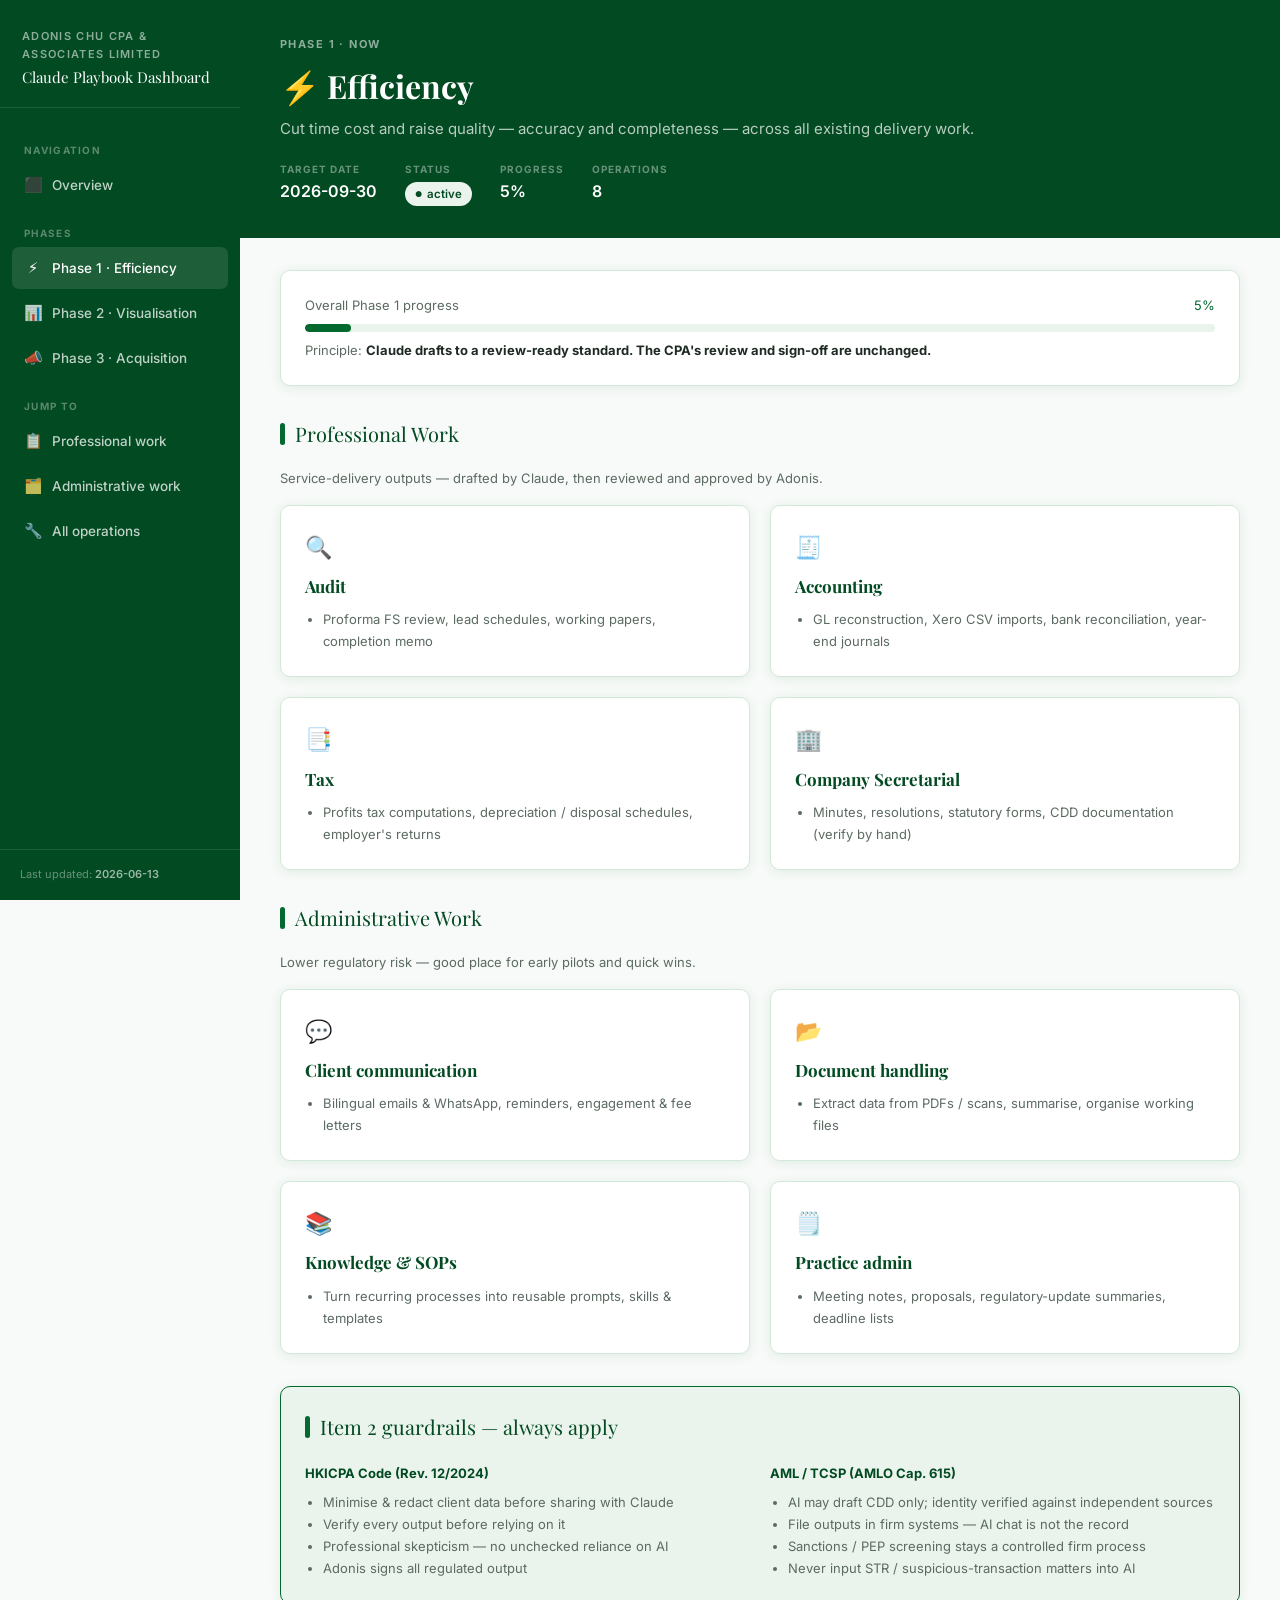
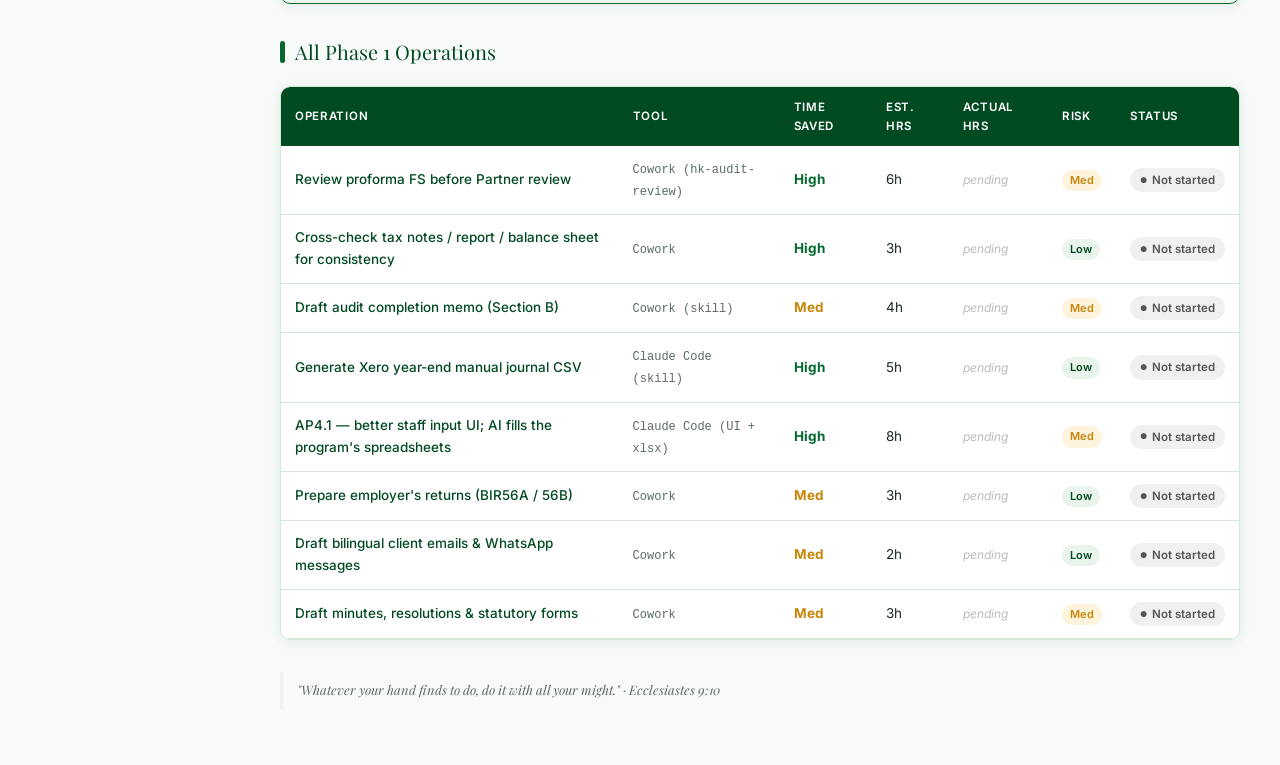
==== phase1.html @ c6815016 "Add files via upload Initial upload — Claude Playbook Dashboard" ====
<!DOCTYPE html>
<html lang="en">
<head>
  <meta charset="UTF-8">
  <meta name="viewport" content="width=device-width, initial-scale=1.0">
  <title>Phase 1 · Efficiency — Claude Playbook</title>
  <link rel="stylesheet" href="style.css">
</head>
<body>
<div class="page-wrap">
  <aside class="sidebar">
    <div class="sidebar-logo">
      <div class="firm">Adonis Chu CPA & Associates Limited</div>
      <div class="project">Claude Playbook Dashboard</div>
    </div>
    <nav class="sidebar-nav">
      <div class="sidebar-section">Navigation</div>
      <a href="index.html"><span class="nav-icon">⬛</span> Overview</a>
      <div class="sidebar-section">Phases</div>
      <a href="phase1.html" class="active"><span class="nav-icon">⚡</span> Phase 1 · Efficiency</a>
      <a href="phase2.html"><span class="nav-icon">📊</span> Phase 2 · Visualisation</a>
      <a href="phase3.html"><span class="nav-icon">📣</span> Phase 3 · Acquisition</a>
      <div class="sidebar-section">Jump to</div>
      <a href="#professional"><span class="nav-icon">📋</span> Professional work</a>
      <a href="#admin"><span class="nav-icon">🗂️</span> Administrative work</a>
      <a href="#ops-detail"><span class="nav-icon">🔧</span> All operations</a>
    </nav>
    <div class="sidebar-footer">Last updated: <span class="updated" id="sb-updated">—</span></div>
  </aside>

  <main class="main">
    <header class="phase-hero">
      <div class="eyebrow">Phase 1 · Now</div>
      <h1>⚡ Efficiency</h1>
      <div class="subtitle">Cut time cost and raise quality — accuracy and completeness — across all existing delivery work.</div>
      <div class="meta">
        <div class="meta-item"><div class="ml">Target date</div><div class="mv" id="p1-target">—</div></div>
        <div class="meta-item"><div class="ml">Status</div><div class="mv" id="p1-status">—</div></div>
        <div class="meta-item"><div class="ml">Progress</div><div class="mv" id="p1-progress">—</div></div>
        <div class="meta-item"><div class="ml">Operations</div><div class="mv" id="p1-opcount">—</div></div>
      </div>
    </header>

    <div class="content">

      <!-- Progress bar -->
      <div class="card mb-32">
        <div class="flex-between mb-8">
          <span class="text-sm text-muted">Overall Phase 1 progress</span>
          <span class="text-sm text-green" id="p1-pct-label">0%</span>
        </div>
        <div class="progress-bar-wrap">
          <div class="progress-bar" id="p1-bar" style="width:0%"></div>
        </div>
        <div class="mt-8 text-sm text-muted">Principle: <strong style="color:var(--txt)">Claude drafts to a review-ready standard. The CPA's review and sign-off are unchanged.</strong></div>
      </div>

      <!-- Professional work -->
      <div class="section-title" id="professional">Professional Work</div>
      <p class="text-muted text-sm mb-16">Service-delivery outputs — drafted by Claude, then reviewed and approved by Adonis.</p>
      <div class="card-grid card-grid-2 mb-32" id="prof-grid"></div>

      <!-- Admin work -->
      <div class="section-title" id="admin">Administrative Work</div>
      <p class="text-muted text-sm mb-16">Lower regulatory risk — good place for early pilots and quick wins.</p>
      <div class="card-grid card-grid-2 mb-32" id="admin-grid"></div>

      <!-- Ethics strip -->
      <div class="card mb-32" style="background:var(--green-lt);border-color:var(--green)">
        <div class="section-title" style="color:var(--green-dk)">Item 2 guardrails — always apply</div>
        <div class="card-grid card-grid-2 mt-8">
          <div>
            <strong style="font-size:13px;color:var(--green-dk)">HKICPA Code (Rev. 12/2024)</strong>
            <ul style="font-size:13px;color:var(--muted);padding-left:18px;margin-top:6px;line-height:1.7">
              <li>Minimise & redact client data before sharing with Claude</li>
              <li>Verify every output before relying on it</li>
              <li>Professional skepticism — no unchecked reliance on AI</li>
              <li>Adonis signs all regulated output</li>
            </ul>
          </div>
          <div>
            <strong style="font-size:13px;color:var(--green-dk)">AML / TCSP (AMLO Cap. 615)</strong>
            <ul style="font-size:13px;color:var(--muted);padding-left:18px;margin-top:6px;line-height:1.7">
              <li>AI may draft CDD only; identity verified against independent sources</li>
              <li>File outputs in firm systems — AI chat is not the record</li>
              <li>Sanctions / PEP screening stays a controlled firm process</li>
              <li>Never input STR / suspicious-transaction matters into AI</li>
            </ul>
          </div>
        </div>
      </div>

      <!-- All operations detail -->
      <div class="section-title" id="ops-detail">All Phase 1 Operations</div>
      <div class="card mb-32" style="padding:0;overflow:hidden">
        <table class="ops-table">
          <thead>
            <tr>
              <th>Operation</th>
              <th>Tool</th>
              <th>Time saved</th>
              <th>Est. hrs</th>
              <th>Actual hrs</th>
              <th>Risk</th>
              <th>Status</th>
            </tr>
          </thead>
          <tbody id="ops-tbody"></tbody>
        </table>
      </div>

      <div class="scripture">"Whatever your hand finds to do, do it with all your might." · Ecclesiastes 9:10</div>
    </div>
  </main>
</div>

<script>
const PROF_CATS = [
  { key: 'Audit', icon: '🔍', items: ['Proforma FS review, lead schedules, working papers, completion memo'] },
  { key: 'Accounting', icon: '🧾', items: ['GL reconstruction, Xero CSV imports, bank reconciliation, year-end journals'] },
  { key: 'Tax', icon: '📑', items: ['Profits tax computations, depreciation / disposal schedules, employer\'s returns'] },
  { key: 'Company Secretarial', icon: '🏢', items: ['Minutes, resolutions, statutory forms, CDD documentation (verify by hand)'] },
];
const ADMIN_CATS = [
  { key: 'Client communication', icon: '💬', items: ['Bilingual emails & WhatsApp, reminders, engagement & fee letters'] },
  { key: 'Document handling', icon: '📂', items: ['Extract data from PDFs / scans, summarise, organise working files'] },
  { key: 'Knowledge & SOPs', icon: '📚', items: ['Turn recurring processes into reusable prompts, skills & templates'] },
  { key: 'Practice admin', icon: '🗒️', items: ['Meeting notes, proposals, regulatory-update summaries, deadline lists'] },
];

function renderCatCards(cats, containerId) {
  document.getElementById(containerId).innerHTML = cats.map(c => `
    <div class="card">
      <div style="font-size:22px;margin-bottom:8px">${c.icon}</div>
      <div style="font-family:var(--font-serif);font-size:17px;color:var(--green-dk);font-weight:700;margin-bottom:8px">${c.key}</div>
      <ul style="font-size:13px;color:var(--muted);padding-left:18px;line-height:1.7">
        ${c.items.map(i => `<li>${i}</li>`).join('')}
      </ul>
    </div>
  `).join('');
}

function statusBadge(s) {
  const map = { 'not-started': 'Not started', 'in-progress': 'In progress', 'done': 'Done' };
  return `<span class="badge badge-${s}">${map[s] || s}</span>`;
}
function timeCls(t) { return t === 'High' ? 'time-high' : t === 'Med' ? 'time-med' : ''; }
function riskBadge(r) { return `<span class="risk-badge risk-${r.toLowerCase()}">${r}</span>`; }

async function init() {
  const res = await fetch('data.json?v=' + Date.now());
  const DATA = await res.json();

  const ph = DATA.phases.find(p => p.id === 1);
  document.getElementById('p1-target').textContent = ph.targetDate;
  document.getElementById('p1-status').innerHTML = `<span class="badge badge-${ph.status}">${ph.status}</span>`;
  document.getElementById('p1-progress').textContent = ph.progress + '%';
  document.getElementById('sb-updated').textContent = DATA.project.lastUpdated;

  const ops1 = DATA.operations.filter(o => o.phase === 1);
  document.getElementById('p1-opcount').textContent = ops1.length;
  document.getElementById('p1-pct-label').textContent = ph.progress + '%';
  document.getElementById('p1-bar').style.width = ph.progress + '%';

  renderCatCards(PROF_CATS, 'prof-grid');
  renderCatCards(ADMIN_CATS, 'admin-grid');

  document.getElementById('ops-tbody').innerHTML = ops1.map((op, i) => `
    <tr onclick="toggleDetail(${i})" style="cursor:pointer">
      <td><div class="op-name">${op.name}</div></td>
      <td><code style="font-size:12px;color:var(--muted)">${op.tool}</code></td>
      <td class="${timeCls(op.timeSaved)}">${op.timeSaved}</td>
      <td>${op.estimatedHoursSaved ? op.estimatedHoursSaved + 'h' : '—'}</td>
      <td>${op.actualHoursSaved !== null ? '<span class="hours-actual">' + op.actualHoursSaved + 'h</span>' : '<span class="hours-null">pending</span>'}</td>
      <td>${riskBadge(op.risk)}</td>
      <td>${statusBadge(op.status)}</td>
    </tr>
    <tr class="op-detail-row" id="detail-${i}">
      <td colspan="7" class="op-detail-cell">
        <div class="op-detail-inner">
          <div class="detail-block"><h4>📝 Notes</h4><p>${op.notes || '—'}</p></div>
          <div class="detail-block"><h4>⚙️ Conditions</h4><p>${op.conditions || '—'}</p></div>
        </div>
      </td>
    </tr>
  `).join('');
}

function toggleDetail(i) {
  document.getElementById('detail-' + i).classList.toggle('open');
}

init();
</script>
</body>
</html>
---- style.css ----
/* ============================================================
   Adonis Chu CPA & Associates Limited — Claude Playbook Dashboard
   Brand: #03692F (green) on white · Inter + Playfair Display
   ============================================================ */

@import url('https://fonts.googleapis.com/css2?family=Inter:wght@300;400;500;600;700&family=Playfair+Display:wght@600;700&display=swap');

/* ── Tokens ─────────────────────────────────────────────── */
:root {
  --green:      #03692F;
  --green-dk:   #024A21;
  --green-md:   #3E8E5E;
  --green-lt:   #EAF3EC;
  --green-tint: #F2F8F4;
  --amber:      #C8860A;
  --amber-lt:   #FEF3DC;
  --red-lt:     #FEF0EF;
  --red:        #C0392B;
  --blue:       #1B6E8C;
  --navy:       #1B3A5B;
  --white:      #FFFFFF;
  --bg:         #F7FAF8;
  --card:       #FFFFFF;
  --border:     #D4E8DA;
  --txt:        #1E2B23;
  --muted:      #5C6B62;
  --font-sans:  'Inter', system-ui, sans-serif;
  --font-serif: 'Playfair Display', Georgia, serif;
  --radius:     10px;
  --shadow:     0 2px 12px rgba(3,105,47,0.09);
  --shadow-lg:  0 6px 28px rgba(3,105,47,0.13);
  --spine-w:    5px;
}

/* ── Reset ───────────────────────────────────────────────── */
*, *::before, *::after { box-sizing: border-box; margin: 0; padding: 0; }
html { scroll-behavior: smooth; }
body {
  font-family: var(--font-sans);
  background: var(--bg);
  color: var(--txt);
  font-size: 15px;
  line-height: 1.6;
  min-height: 100vh;
}
a { color: var(--green); text-decoration: none; }
a:hover { text-decoration: underline; }
img { max-width: 100%; }

/* ── Layout ──────────────────────────────────────────────── */
.page-wrap { display: flex; min-height: 100vh; }

/* ── Sidebar ─────────────────────────────────────────────── */
.sidebar {
  width: 240px;
  flex-shrink: 0;
  background: var(--green-dk);
  display: flex;
  flex-direction: column;
  position: sticky;
  top: 0;
  height: 100vh;
  overflow-y: auto;
}
.sidebar-logo {
  padding: 28px 22px 20px;
  border-bottom: 1px solid rgba(255,255,255,0.1);
}
.sidebar-logo .firm { font-size: 11px; font-weight: 600; color: rgba(255,255,255,0.55); letter-spacing: .12em; text-transform: uppercase; margin-bottom: 4px; }
.sidebar-logo .project { font-family: var(--font-serif); font-size: 15px; color: #fff; line-height: 1.35; }
.sidebar-nav { padding: 18px 12px; flex: 1; }
.sidebar-nav a {
  display: flex; align-items: center; gap: 10px;
  padding: 9px 12px; border-radius: 7px;
  font-size: 13.5px; font-weight: 500; color: rgba(255,255,255,0.75);
  transition: background .15s, color .15s;
  margin-bottom: 3px;
}
.sidebar-nav a:hover, .sidebar-nav a.active {
  background: rgba(255,255,255,0.11); color: #fff; text-decoration: none;
}
.sidebar-nav a .nav-icon { font-size: 15px; width: 18px; text-align: center; }
.sidebar-section { font-size: 10px; font-weight: 700; color: rgba(255,255,255,0.35); letter-spacing: .13em; text-transform: uppercase; padding: 16px 12px 6px; }
.sidebar-footer {
  padding: 16px 20px;
  border-top: 1px solid rgba(255,255,255,0.1);
  font-size: 11px; color: rgba(255,255,255,0.4);
}
.sidebar-footer .updated { font-weight: 600; color: rgba(255,255,255,0.6); }

/* ── Main Content ────────────────────────────────────────── */
.main { flex: 1; overflow-x: hidden; }
.page-header {
  background: var(--white);
  border-bottom: 1px solid var(--border);
  padding: 28px 40px 24px;
}
.page-header .eyebrow { font-size: 11px; font-weight: 700; color: var(--green); letter-spacing: .13em; text-transform: uppercase; margin-bottom: 6px; }
.page-header h1 { font-family: var(--font-serif); font-size: 28px; color: var(--green-dk); }
.page-header .subtitle { font-size: 14px; color: var(--muted); margin-top: 4px; }
.content { padding: 32px 40px 60px; }

/* ── Section titles ──────────────────────────────────────── */
.section-title {
  font-family: var(--font-serif);
  font-size: 20px; color: var(--green-dk);
  margin-bottom: 18px;
  display: flex; align-items: center; gap: 10px;
}
.section-title::before {
  content: '';
  display: block; width: var(--spine-w); height: 22px;
  background: var(--green); border-radius: 3px;
  flex-shrink: 0;
}

/* ── Cards ───────────────────────────────────────────────── */
.card {
  background: var(--card);
  border: 1px solid var(--border);
  border-radius: var(--radius);
  padding: 24px;
  box-shadow: var(--shadow);
}
.card-grid { display: grid; gap: 20px; }
.card-grid-3 { grid-template-columns: repeat(3, 1fr); }
.card-grid-2 { grid-template-columns: repeat(2, 1fr); }

/* ── Phase cards ─────────────────────────────────────────── */
.phase-card {
  border-left: var(--spine-w) solid var(--green);
  border-radius: var(--radius);
  background: var(--card);
  padding: 22px 24px;
  box-shadow: var(--shadow);
  border: 1px solid var(--border);
  border-left-width: var(--spine-w);
  transition: box-shadow .2s;
  display: block; color: inherit;
}
.phase-card:hover { box-shadow: var(--shadow-lg); text-decoration: none; }
.phase-card.phase-pending { opacity: .72; }
.phase-card .phase-label { font-size: 10px; font-weight: 700; letter-spacing: .12em; text-transform: uppercase; color: var(--muted); margin-bottom: 4px; }
.phase-card .phase-name { font-family: var(--font-serif); font-size: 20px; color: var(--green-dk); margin-bottom: 6px; }
.phase-card .phase-desc { font-size: 13px; color: var(--muted); line-height: 1.5; margin-bottom: 16px; }
.phase-card .phase-target { font-size: 12px; color: var(--muted); margin-bottom: 14px; }
.phase-card .phase-target span { font-weight: 600; color: var(--txt); }
.progress-bar-wrap { background: var(--green-lt); border-radius: 4px; height: 8px; overflow: hidden; }
.progress-bar { height: 100%; background: var(--green); border-radius: 4px; transition: width .6s ease; }
.progress-pct { font-size: 12px; font-weight: 600; color: var(--green); margin-top: 5px; text-align: right; }

/* ── Status badges ───────────────────────────────────────── */
.badge {
  display: inline-flex; align-items: center; gap: 5px;
  font-size: 11.5px; font-weight: 600; padding: 3px 10px;
  border-radius: 20px; white-space: nowrap;
}
.badge-not-started  { background: #F0F0F0; color: #555; }
.badge-in-progress  { background: var(--amber-lt); color: var(--amber); }
.badge-done         { background: var(--green-lt); color: var(--green-dk); }
.badge-active       { background: var(--green-lt); color: var(--green-dk); }
.badge-pending      { background: #F0F0F0; color: #666; }
.badge::before { content: '●'; font-size: 8px; }

.risk-badge { display: inline-block; font-size: 11px; font-weight: 600; padding: 2px 8px; border-radius: 12px; }
.risk-low  { background: var(--green-lt); color: var(--green-dk); }
.risk-med  { background: var(--amber-lt); color: var(--amber); }
.risk-high { background: var(--red-lt); color: var(--red); }

/* ── KPI row ─────────────────────────────────────────────── */
.kpi-grid { display: grid; grid-template-columns: repeat(4, 1fr); gap: 16px; margin-bottom: 32px; }
.kpi-card {
  background: var(--card); border: 1px solid var(--border);
  border-radius: var(--radius); padding: 20px 22px;
  box-shadow: var(--shadow);
}
.kpi-label { font-size: 11px; font-weight: 700; color: var(--muted); letter-spacing: .1em; text-transform: uppercase; margin-bottom: 6px; }
.kpi-value { font-family: var(--font-serif); font-size: 32px; color: var(--green-dk); font-weight: 700; line-height: 1; margin-bottom: 4px; }
.kpi-sub { font-size: 12px; color: var(--muted); }

/* ── Operations table ────────────────────────────────────── */
.ops-table { width: 100%; border-collapse: collapse; }
.ops-table thead th {
  background: var(--green-dk); color: #fff;
  font-size: 11.5px; font-weight: 600; letter-spacing: .06em; text-transform: uppercase;
  padding: 11px 14px; text-align: left;
}
.ops-table thead th:first-child { border-radius: 8px 0 0 0; }
.ops-table thead th:last-child  { border-radius: 0 8px 0 0; }
.ops-table tbody tr { border-bottom: 1px solid var(--border); cursor: pointer; transition: background .12s; }
.ops-table tbody tr:nth-child(even) { background: var(--green-tint); }
.ops-table tbody tr:hover { background: var(--green-lt); }
.ops-table tbody td { padding: 12px 14px; font-size: 13.5px; vertical-align: middle; }
.op-name { font-weight: 500; color: var(--green-dk); }
.op-tool { font-size: 12px; color: var(--muted); font-family: 'Courier New', monospace; }
.time-high { color: var(--green); font-weight: 700; }
.time-med  { color: var(--amber); font-weight: 700; }

/* ── Expandable detail row ───────────────────────────────── */
.op-detail-row { display: none; background: var(--green-lt) !important; }
.op-detail-row.open { display: table-row; }
.op-detail-cell { padding: 16px 20px 20px 36px !important; }
.op-detail-inner { display: grid; grid-template-columns: 1fr 1fr; gap: 16px; }
.detail-block h4 { font-size: 11px; font-weight: 700; color: var(--green); letter-spacing: .1em; text-transform: uppercase; margin-bottom: 5px; }
.detail-block p, .detail-block ul { font-size: 13px; color: var(--txt); }
.detail-block ul { padding-left: 16px; }
.detail-block ul li { margin-bottom: 3px; }

/* ── Hours saved ─────────────────────────────────────────── */
.hours-wrap { display: flex; align-items: center; gap: 8px; }
.hours-est { font-size: 13px; color: var(--muted); }
.hours-actual { font-size: 13px; font-weight: 600; color: var(--green); }
.hours-null { font-size: 12px; color: #bbb; font-style: italic; }

/* ── Decisions checklist ─────────────────────────────────── */
.decision-list { list-style: none; }
.decision-list li {
  display: flex; align-items: flex-start; gap: 12px;
  padding: 13px 0; border-bottom: 1px solid var(--border);
  font-size: 14px; color: var(--txt);
}
.decision-list li:last-child { border-bottom: none; }
.decision-num {
  flex-shrink: 0; width: 26px; height: 26px;
  background: var(--green); color: #fff; border-radius: 50%;
  font-size: 12px; font-weight: 700; display: flex; align-items: center; justify-content: center;
}
.decision-num.done { background: var(--green-lt); color: var(--green); border: 2px solid var(--green); }
.decision-text.done { text-decoration: line-through; color: var(--muted); }

/* ── Chart container ─────────────────────────────────────── */
.chart-wrap { display: flex; align-items: center; gap: 28px; }
.chart-legend { flex: 1; }
.legend-item { display: flex; align-items: center; gap: 8px; margin-bottom: 10px; font-size: 13px; }
.legend-dot { width: 12px; height: 12px; border-radius: 50%; flex-shrink: 0; }

/* ── Team row ────────────────────────────────────────────── */
.team-grid { display: flex; gap: 12px; flex-wrap: wrap; }
.team-chip {
  display: flex; align-items: center; gap: 8px;
  background: var(--green-lt); border: 1px solid var(--border);
  border-radius: 24px; padding: 7px 14px 7px 10px;
}
.team-avatar {
  width: 30px; height: 30px; border-radius: 50%;
  background: var(--green); color: #fff;
  font-size: 12px; font-weight: 700;
  display: flex; align-items: center; justify-content: center;
}
.team-info .name { font-size: 13px; font-weight: 600; color: var(--green-dk); }
.team-info .role { font-size: 11px; color: var(--muted); }

/* ── Donut chart (pure CSS/SVG) ──────────────────────────── */
.donut-svg { transform: rotate(-90deg); }
.donut-track { fill: none; stroke: var(--green-lt); stroke-width: 12; }
.donut-fill  { fill: none; stroke: var(--green);    stroke-width: 12; stroke-linecap: round; transition: stroke-dashoffset .8s ease; }
.donut-label { font-family: var(--font-serif); font-size: 22px; fill: var(--green-dk); text-anchor: middle; dominant-baseline: middle; }
.donut-sub   { font-size: 11px; fill: var(--muted); text-anchor: middle; dominant-baseline: middle; }

/* ── Add operation form ──────────────────────────────────── */
.add-op-btn {
  display: inline-flex; align-items: center; gap: 7px;
  background: var(--green); color: #fff;
  border: none; border-radius: 7px;
  padding: 9px 18px; font-size: 13.5px; font-weight: 600;
  cursor: pointer; transition: background .15s;
  font-family: var(--font-sans);
}
.add-op-btn:hover { background: var(--green-dk); }
.modal-overlay {
  display: none; position: fixed; inset: 0;
  background: rgba(0,0,0,.45); z-index: 200;
  align-items: center; justify-content: center;
}
.modal-overlay.open { display: flex; }
.modal {
  background: #fff; border-radius: 12px;
  padding: 32px; width: 540px; max-height: 90vh;
  overflow-y: auto; box-shadow: 0 20px 60px rgba(0,0,0,.25);
}
.modal h3 { font-family: var(--font-serif); font-size: 20px; color: var(--green-dk); margin-bottom: 20px; }
.form-group { margin-bottom: 16px; }
.form-group label { display: block; font-size: 12px; font-weight: 600; color: var(--muted); margin-bottom: 5px; text-transform: uppercase; letter-spacing: .07em; }
.form-group input, .form-group select, .form-group textarea {
  width: 100%; border: 1px solid var(--border);
  border-radius: 7px; padding: 9px 12px; font-size: 14px;
  font-family: var(--font-sans); color: var(--txt);
  background: var(--bg); outline: none;
  transition: border-color .15s;
}
.form-group input:focus, .form-group select:focus, .form-group textarea:focus { border-color: var(--green); }
.form-row { display: grid; grid-template-columns: 1fr 1fr; gap: 14px; }
.modal-actions { display: flex; gap: 10px; justify-content: flex-end; margin-top: 22px; }
.btn-cancel { background: none; border: 1px solid var(--border); border-radius: 7px; padding: 9px 18px; font-size: 13.5px; font-weight: 500; color: var(--muted); cursor: pointer; font-family: var(--font-sans); }
.btn-cancel:hover { background: var(--bg); }
.btn-save { background: var(--green); color: #fff; border: none; border-radius: 7px; padding: 9px 18px; font-size: 13.5px; font-weight: 600; cursor: pointer; font-family: var(--font-sans); }
.btn-save:hover { background: var(--green-dk); }

/* ── Phase detail page ───────────────────────────────────── */
.phase-hero {
  background: var(--green-dk); color: #fff;
  padding: 36px 40px 32px;
  border-bottom: none;
}
.phase-hero .eyebrow { color: rgba(255,255,255,.55); font-size: 11px; font-weight: 700; letter-spacing: .13em; text-transform: uppercase; margin-bottom: 6px; }
.phase-hero h1 { font-family: var(--font-serif); font-size: 32px; color: #fff; margin-bottom: 6px; }
.phase-hero .subtitle { color: rgba(255,255,255,.72); font-size: 15px; }
.phase-hero .meta { display: flex; gap: 28px; margin-top: 20px; }
.phase-hero .meta-item .ml { font-size: 10px; font-weight: 700; color: rgba(255,255,255,.4); letter-spacing: .1em; text-transform: uppercase; margin-bottom: 2px; }
.phase-hero .meta-item .mv { font-size: 16px; font-weight: 600; color: #fff; }

/* ── Responsive ──────────────────────────────────────────── */
@media (max-width: 1100px) {
  .card-grid-3 { grid-template-columns: 1fr 1fr; }
  .kpi-grid { grid-template-columns: repeat(2, 1fr); }
}
@media (max-width: 780px) {
  .sidebar { display: none; }
  .page-header, .content { padding-left: 20px; padding-right: 20px; }
  .card-grid-3, .card-grid-2, .kpi-grid { grid-template-columns: 1fr; }
  .op-detail-inner { grid-template-columns: 1fr; }
}

/* ── Utilities ───────────────────────────────────────────── */
.mb-8  { margin-bottom: 8px; }
.mb-16 { margin-bottom: 16px; }
.mb-24 { margin-bottom: 24px; }
.mb-32 { margin-bottom: 32px; }
.mt-8  { margin-top: 8px; }
.mt-24 { margin-top: 24px; }
.flex  { display: flex; }
.flex-between { display: flex; justify-content: space-between; align-items: center; }
.gap-12 { gap: 12px; }
.text-muted { color: var(--muted); }
.text-sm { font-size: 13px; }
.text-green { color: var(--green); }
.font-serif { font-family: var(--font-serif); }
.scripture {
  font-family: var(--font-serif); font-style: italic;
  font-size: 13px; color: var(--muted);
  border-left: 3px solid var(--green-lt);
  padding: 8px 14px; margin-top: 32px;
}
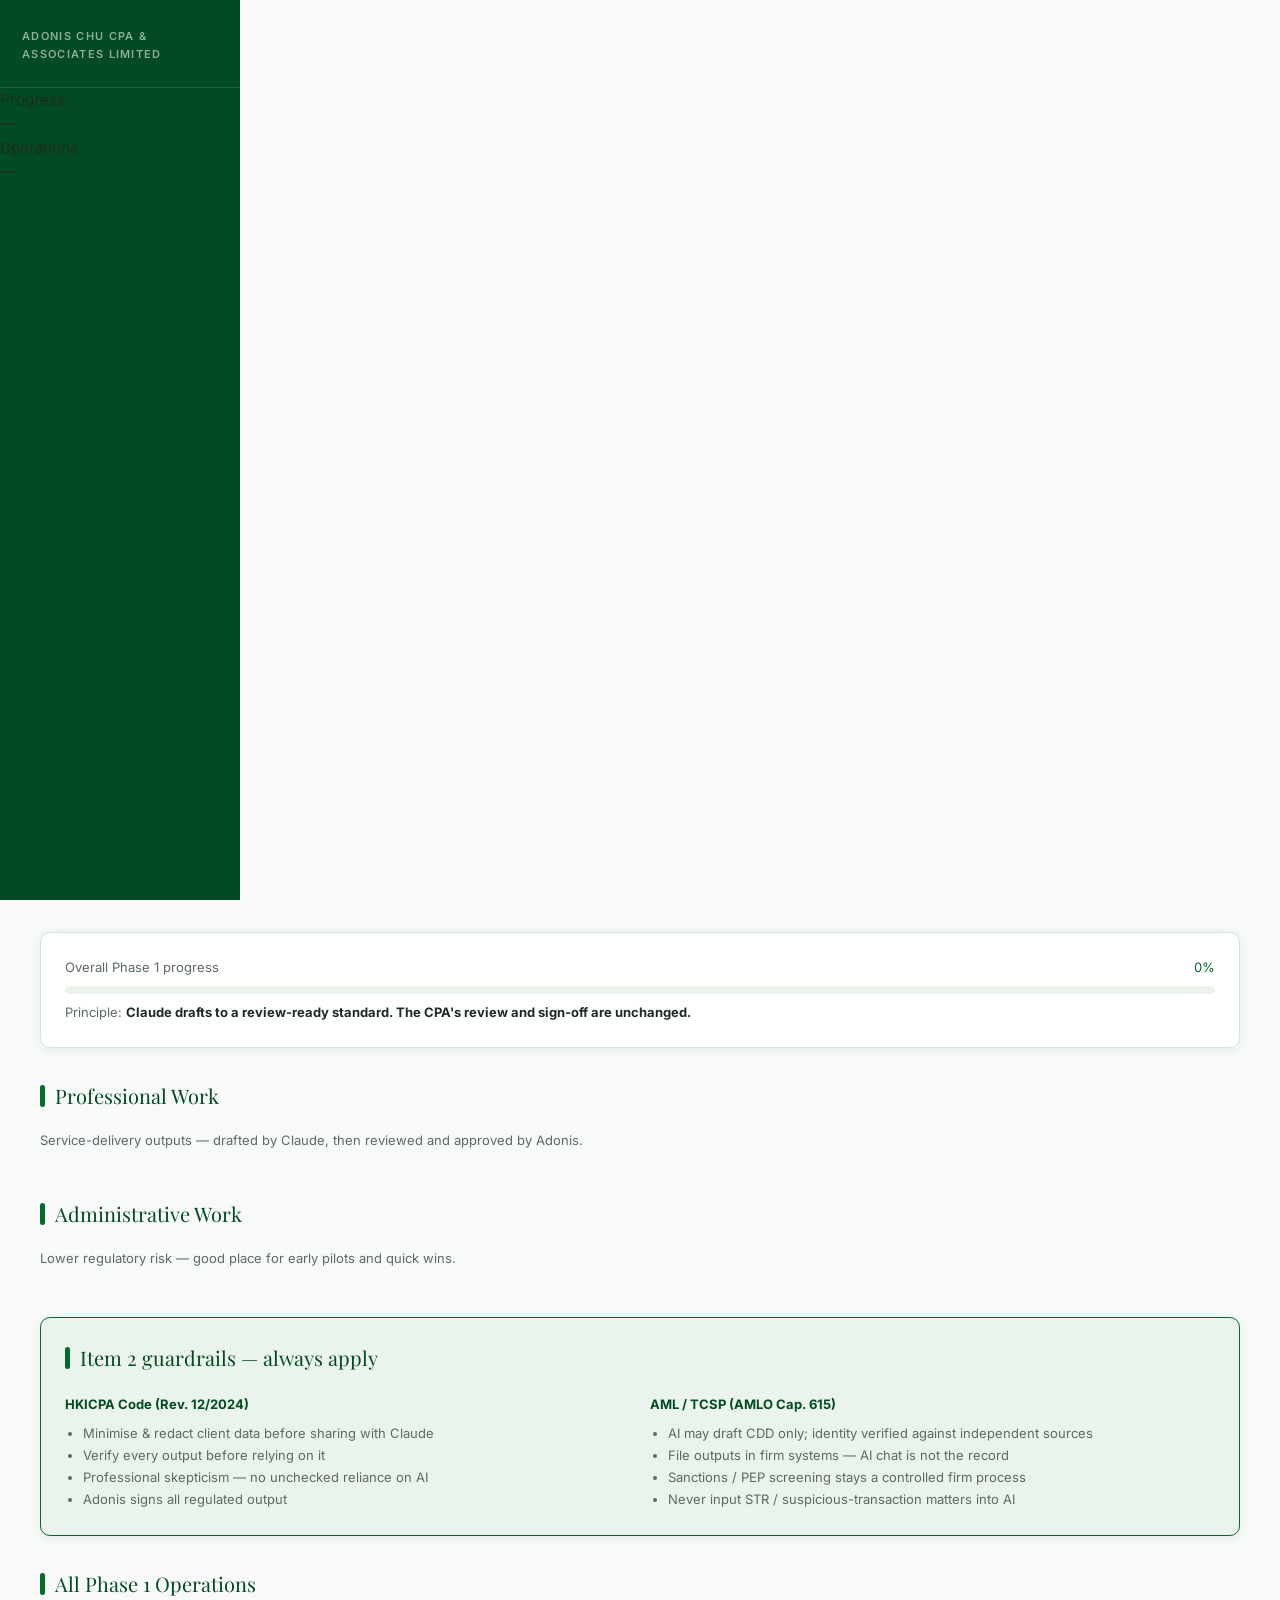
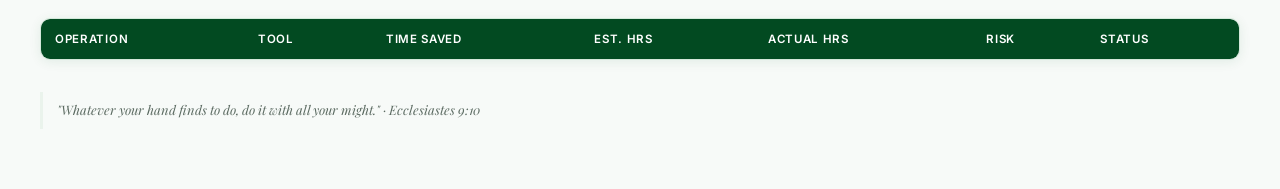
==== commit 82e6e71f: "Add files via upload" ====
--- a/phase1.html
+++ b/phase1.html
@@ -10,32 +10,8 @@
 <div class="page-wrap">
   <aside class="sidebar">
     <div class="sidebar-logo">
-      <div class="firm">Adonis Chu CPA & Associates Limited</div>
-      <div class="project">Claude Playbook Dashboard</div>
+      <div class="firm">Adonis Chu CPA &amp; Associates Limited</div>
     </div>
-    <nav class="sidebar-nav">
-      <div class="sidebar-section">Navigation</div>
-      <a href="index.html"><span class="nav-icon">⬛</span> Overview</a>
-      <div class="sidebar-section">Phases</div>
-      <a href="phase1.html" class="active"><span class="nav-icon">⚡</span> Phase 1 · Efficiency</a>
-      <a href="phase2.html"><span class="nav-icon">📊</span> Phase 2 · Visualisation</a>
-      <a href="phase3.html"><span class="nav-icon">📣</span> Phase 3 · Acquisition</a>
-      <div class="sidebar-section">Jump to</div>
-      <a href="#professional"><span class="nav-icon">📋</span> Professional work</a>
-      <a href="#admin"><span class="nav-icon">🗂️</span> Administrative work</a>
-      <a href="#ops-detail"><span class="nav-icon">🔧</span> All operations</a>
-    </nav>
-    <div class="sidebar-footer">Last updated: <span class="updated" id="sb-updated">—</span></div>
-  </aside>
-
-  <main class="main">
-    <header class="phase-hero">
-      <div class="eyebrow">Phase 1 · Now</div>
-      <h1>⚡ Efficiency</h1>
-      <div class="subtitle">Cut time cost and raise quality — accuracy and completeness — across all existing delivery work.</div>
-      <div class="meta">
-        <div class="meta-item"><div class="ml">Target date</div><div class="mv" id="p1-target">—</div></div>
-        <div class="meta-item"><div class="ml">Status</div><div class="mv" id="p1-status">—</div></div>
         <div class="meta-item"><div class="ml">Progress</div><div class="mv" id="p1-progress">—</div></div>
         <div class="meta-item"><div class="ml">Operations</div><div class="mv" id="p1-opcount">—</div></div>
       </div>
